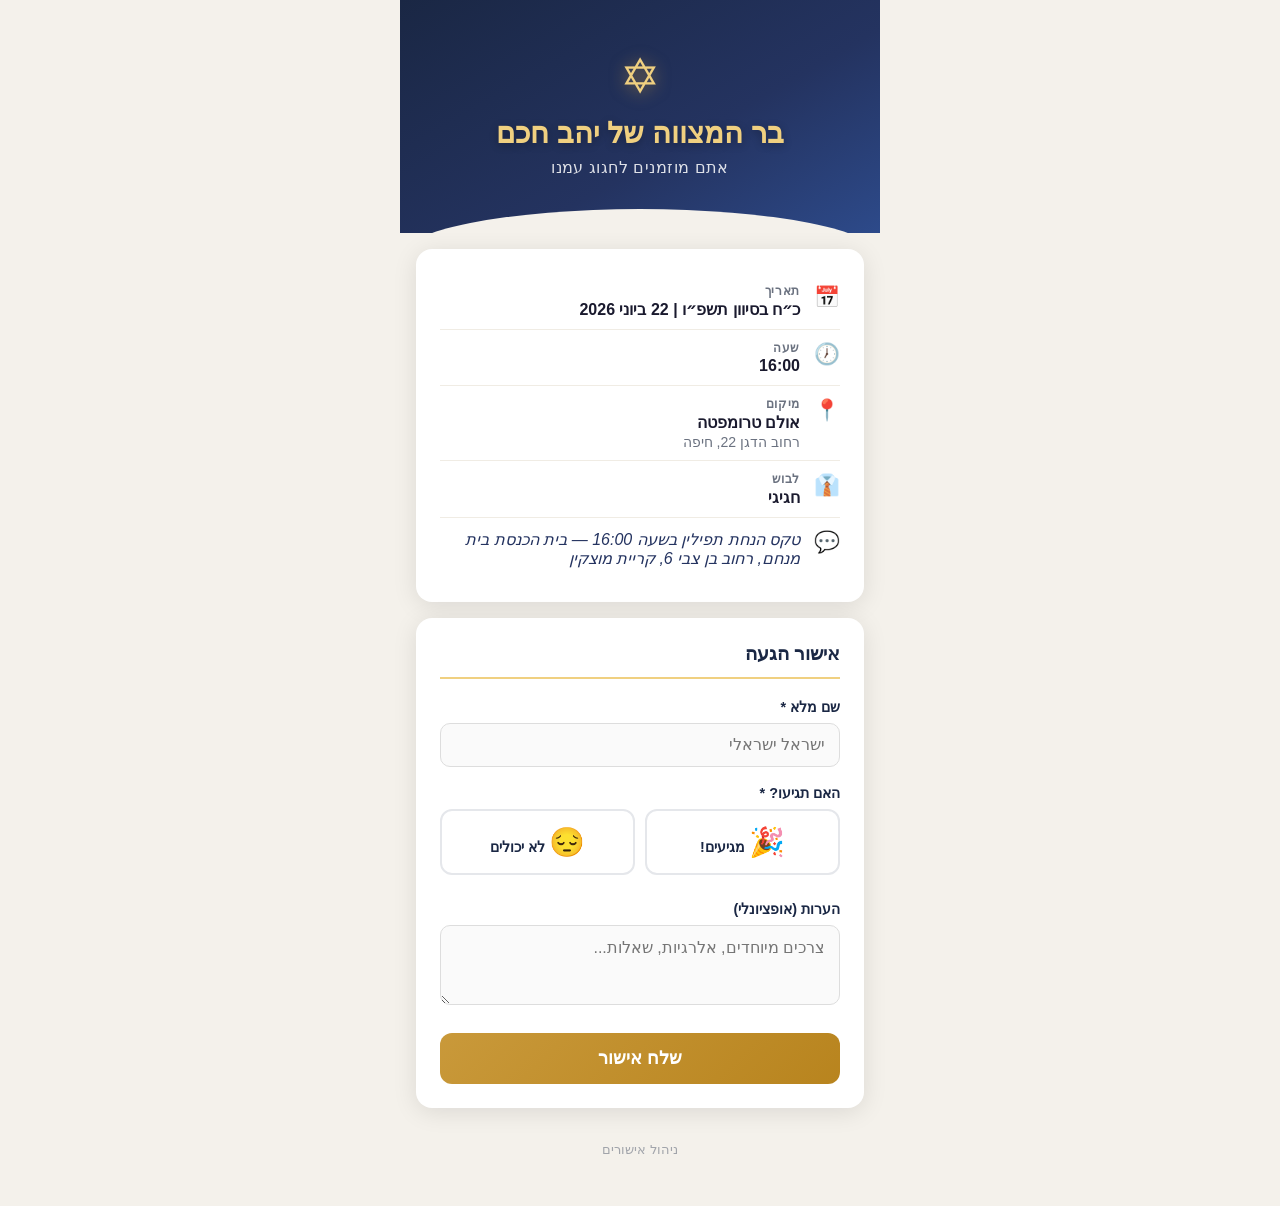
==== index.html @ 8e9fa68c "Bar Mitzvah RSVP system - initial setup" ====
<!DOCTYPE html>
<html lang="he" dir="rtl">
<head>
  <meta charset="UTF-8" />
  <meta name="viewport" content="width=device-width, initial-scale=1.0" />
  <title>אישור הגעה</title>
  <link rel="stylesheet" href="style.css" />
</head>
<body>
  <div class="page">

    <!-- Header -->
    <header class="hero">
      <div class="star-of-david">✡</div>
      <h1 class="event-title" id="eventTitle"></h1>
      <p class="invite-text">אתם מוזמנים לחגוג עמנו</p>
    </header>

    <!-- Event Details -->
    <section class="details-card">
      <div class="detail-row">
        <span class="detail-icon">📅</span>
        <div>
          <div class="detail-label">תאריך</div>
          <div class="detail-value" id="detailDate"></div>
        </div>
      </div>
      <div class="detail-row">
        <span class="detail-icon">🕖</span>
        <div>
          <div class="detail-label">שעה</div>
          <div class="detail-value" id="detailTime"></div>
        </div>
      </div>
      <div class="detail-row">
        <span class="detail-icon">📍</span>
        <div>
          <div class="detail-label">מיקום</div>
          <div class="detail-value" id="detailLocation"></div>
          <div class="detail-sub" id="detailAddress"></div>
        </div>
      </div>
      <div class="detail-row" id="dressCodeRow">
        <span class="detail-icon">👔</span>
        <div>
          <div class="detail-label">לבוש</div>
          <div class="detail-value" id="detailDressCode"></div>
        </div>
      </div>
      <div class="detail-row extra-note-row" id="extraNoteRow" style="display:none">
        <span class="detail-icon">💬</span>
        <div>
          <div class="detail-value" id="detailExtraNote"></div>
        </div>
      </div>
    </section>

    <!-- RSVP Form -->
    <section class="form-card" id="formSection">
      <h2 class="form-title">אישור הגעה</h2>

      <div class="form-group">
        <label for="fullName">שם מלא *</label>
        <input type="text" id="fullName" placeholder="ישראל ישראלי" autocomplete="name" />
      </div>

      <div class="form-group">
        <label>האם תגיעו? *</label>
        <div class="radio-group">
          <label class="radio-card" id="radioYesCard">
            <input type="radio" name="attending" value="yes" id="radioYes" />
            <span class="radio-icon">🎉</span>
            <span>מגיעים!</span>
          </label>
          <label class="radio-card" id="radioNoCard">
            <input type="radio" name="attending" value="no" id="radioNo" />
            <span class="radio-icon">😔</span>
            <span>לא יכולים</span>
          </label>
        </div>
      </div>

      <div class="form-group" id="guestsGroup" style="display:none">
        <label for="guestCount">כמה אנשים יגיעו? *</label>
        <div class="counter">
          <button type="button" class="counter-btn" id="decreaseBtn">−</button>
          <span class="counter-value" id="guestCount">1</span>
          <button type="button" class="counter-btn" id="increaseBtn">+</button>
        </div>
      </div>

      <div class="form-group">
        <label for="notes">הערות (אופציונלי)</label>
        <textarea id="notes" placeholder="צרכים מיוחדים, אלרגיות, שאלות..." rows="3"></textarea>
      </div>

      <button class="submit-btn" id="submitBtn" onclick="submitRSVP()">שלח אישור</button>
    </section>

    <!-- Success State -->
    <section class="success-card" id="successSection" style="display:none">
      <div class="success-icon">🎊</div>
      <h2 id="successTitle"></h2>
      <p id="successMessage"></p>
      <button class="outline-btn" onclick="resetForm()">שלח אישור נוסף</button>
    </section>

    <!-- Error Banner -->
    <div class="error-banner" id="errorBanner" style="display:none">
      <span id="errorText"></span>
    </div>

    <footer class="footer">
      <a href="dashboard.html" class="dashboard-link">ניהול אישורים</a>
    </footer>
  </div>

  <script src="config.js"></script>
  <script>
    let guestCountValue = 1;

    // Populate event details from config
    document.getElementById("eventTitle").textContent = EVENT_CONFIG.name;
    document.getElementById("detailDate").textContent =
      EVENT_CONFIG.hebrewDate + " | " + EVENT_CONFIG.gregorianDate;
    document.getElementById("detailTime").textContent = EVENT_CONFIG.time;
    document.getElementById("detailLocation").textContent = EVENT_CONFIG.location;
    document.getElementById("detailAddress").textContent = EVENT_CONFIG.address;
    document.getElementById("detailDressCode").textContent = EVENT_CONFIG.dressCode;

    if (EVENT_CONFIG.extraNote) {
      document.getElementById("detailExtraNote").textContent = EVENT_CONFIG.extraNote;
      document.getElementById("extraNoteRow").style.display = "flex";
    }

    // Radio card toggle
    document.querySelectorAll('input[name="attending"]').forEach((radio) => {
      radio.addEventListener("change", function () {
        document.querySelectorAll(".radio-card").forEach((c) => c.classList.remove("selected"));
        this.parentElement.classList.add("selected");
        document.getElementById("guestsGroup").style.display =
          this.value === "yes" ? "block" : "none";
      });
    });

    // Guest counter
    document.getElementById("increaseBtn").addEventListener("click", () => {
      guestCountValue = Math.min(guestCountValue + 1, 20);
      document.getElementById("guestCount").textContent = guestCountValue;
    });
    document.getElementById("decreaseBtn").addEventListener("click", () => {
      guestCountValue = Math.max(guestCountValue - 1, 1);
      document.getElementById("guestCount").textContent = guestCountValue;
    });

    function showError(msg) {
      const banner = document.getElementById("errorBanner");
      document.getElementById("errorText").textContent = msg;
      banner.style.display = "block";
      setTimeout(() => (banner.style.display = "none"), 4000);
    }

    function resetForm() {
      document.getElementById("formSection").style.display = "block";
      document.getElementById("successSection").style.display = "none";
      document.getElementById("fullName").value = "";
      document.querySelectorAll('input[name="attending"]').forEach((r) => (r.checked = false));
      document.querySelectorAll(".radio-card").forEach((c) => c.classList.remove("selected"));
      document.getElementById("guestsGroup").style.display = "none";
      document.getElementById("notes").value = "";
      guestCountValue = 1;
      document.getElementById("guestCount").textContent = "1";
    }

    async function submitRSVP() {
      const name = document.getElementById("fullName").value.trim();
      const attending = document.querySelector('input[name="attending"]:checked');
      const notes = document.getElementById("notes").value.trim();

      if (!name) return showError("נא להזין שם מלא");
      if (!attending) return showError("נא לסמן האם תגיעו");

      const btn = document.getElementById("submitBtn");
      btn.disabled = true;
      btn.textContent = "שולח...";

      const payload = {
        name,
        attending: attending.value,
        guests: attending.value === "yes" ? guestCountValue : 0,
        notes,
        timestamp: new Date().toLocaleString("he-IL"),
      };

      try {
        await fetch(EVENT_CONFIG.scriptUrl, {
          method: "POST",
          mode: "no-cors",
          headers: { "Content-Type": "application/json" },
          body: JSON.stringify(payload),
        });

        document.getElementById("formSection").style.display = "none";
        const successSection = document.getElementById("successSection");
        successSection.style.display = "block";

        if (attending.value === "yes") {
          document.getElementById("successTitle").textContent = "כיף שתגיעו! 🎉";
          document.getElementById("successMessage").textContent =
            `${name}, הרישום שלך התקבל. מחכים לראותך${guestCountValue > 1 ? " ואת כולם" : ""}!`;
        } else {
          document.getElementById("successTitle").textContent = "תודה על הידוע 🙏";
          document.getElementById("successMessage").textContent =
            `${name}, קיבלנו את תשובתך. מקווים לראותך בפעם הבאה!`;
        }
      } catch (err) {
        showError("שגיאה בשליחה - נסה שוב");
      } finally {
        btn.disabled = false;
        btn.textContent = "שלח אישור";
      }
    }
  </script>
</body>
</html>
---- style.css ----
/* ===== Base ===== */
*, *::before, *::after { box-sizing: border-box; margin: 0; padding: 0; }

:root {
  --gold: #c9993a;
  --gold-light: #f0d080;
  --navy: #1a2744;
  --navy-mid: #243360;
  --white: #ffffff;
  --bg: #f4f1eb;
  --card: #ffffff;
  --text: #1a1a2e;
  --text-muted: #6b7280;
  --green: #16a34a;
  --green-light: #dcfce7;
  --red: #dc2626;
  --red-light: #fee2e2;
  --radius: 16px;
  --shadow: 0 4px 24px rgba(0,0,0,0.10);
}

body {
  font-family: 'Segoe UI', Arial, sans-serif;
  background: var(--bg);
  color: var(--text);
  min-height: 100vh;
  direction: rtl;
}

/* ===== Guest Page Layout ===== */
.page { max-width: 480px; margin: 0 auto; padding: 0 0 48px; }

/* ===== Hero ===== */
.hero {
  background: linear-gradient(150deg, var(--navy) 0%, var(--navy-mid) 60%, #2d4a8a 100%);
  color: var(--white);
  text-align: center;
  padding: 48px 24px 56px;
  position: relative;
  overflow: hidden;
}
.hero::after {
  content: '';
  position: absolute;
  bottom: -24px; left: 0; right: 0;
  height: 48px;
  background: var(--bg);
  border-radius: 50% 50% 0 0 / 100% 100% 0 0;
}
.hero--small { padding: 32px 24px 48px; }

.star-of-david {
  font-size: 48px;
  margin-bottom: 12px;
  filter: drop-shadow(0 2px 8px rgba(201,153,58,0.6));
  color: var(--gold-light);
}
.event-title {
  font-size: 1.8rem;
  font-weight: 700;
  color: var(--gold-light);
  margin-bottom: 8px;
  text-shadow: 0 2px 8px rgba(0,0,0,0.3);
}
.invite-text {
  font-size: 1rem;
  opacity: 0.85;
  letter-spacing: 0.03em;
}

/* ===== Cards ===== */
.details-card, .form-card, .success-card {
  background: var(--card);
  border-radius: var(--radius);
  box-shadow: var(--shadow);
  margin: 16px 16px 0;
  padding: 24px;
}

/* ===== Details ===== */
.detail-row {
  display: flex;
  align-items: flex-start;
  gap: 14px;
  padding: 10px 0;
  border-bottom: 1px solid #f0ece4;
}
.detail-row:last-child { border-bottom: none; }
.detail-icon { font-size: 1.3rem; margin-top: 2px; flex-shrink: 0; }
.detail-label { font-size: 0.78rem; color: var(--text-muted); font-weight: 600; text-transform: uppercase; letter-spacing: 0.05em; }
.detail-value { font-size: 1rem; font-weight: 600; color: var(--text); margin-top: 2px; }
.detail-sub { font-size: 0.88rem; color: var(--text-muted); margin-top: 2px; }
.extra-note-row .detail-value { color: var(--navy-mid); font-style: italic; font-weight: 400; }

/* ===== Form ===== */
.form-title {
  font-size: 1.2rem;
  font-weight: 700;
  color: var(--navy);
  margin-bottom: 20px;
  padding-bottom: 12px;
  border-bottom: 2px solid var(--gold-light);
}
.form-group { margin-bottom: 18px; }
.form-group label {
  display: block;
  font-size: 0.9rem;
  font-weight: 600;
  color: var(--navy);
  margin-bottom: 8px;
}
input[type="text"], input[type="password"], textarea {
  width: 100%;
  padding: 12px 14px;
  border: 1.5px solid #ddd;
  border-radius: 10px;
  font-size: 1rem;
  font-family: inherit;
  direction: rtl;
  transition: border-color 0.2s;
  background: #fafafa;
}
input[type="text"]:focus, input[type="password"]:focus, textarea:focus {
  outline: none;
  border-color: var(--gold);
  background: #fff;
}
textarea { resize: vertical; }

/* ===== Radio Cards ===== */
.radio-group { display: grid; grid-template-columns: 1fr 1fr; gap: 10px; }
.radio-card {
  display: flex;
  flex-direction: column;
  align-items: center;
  gap: 6px;
  padding: 14px 10px;
  border: 2px solid #e5e7eb;
  border-radius: 12px;
  cursor: pointer;
  transition: all 0.2s;
  font-size: 0.95rem;
  font-weight: 600;
  text-align: center;
}
.radio-card input { display: none; }
.radio-card:hover { border-color: var(--gold); background: #fdf9f0; }
.radio-card.selected { border-color: var(--gold); background: #fdf5e0; color: var(--navy); }
.radio-icon { font-size: 1.8rem; }

/* ===== Counter ===== */
.counter {
  display: flex;
  align-items: center;
  gap: 16px;
  justify-content: center;
  background: #f8f6f1;
  border-radius: 12px;
  padding: 12px;
}
.counter-btn {
  width: 40px; height: 40px;
  border: none;
  border-radius: 50%;
  background: var(--navy);
  color: white;
  font-size: 1.4rem;
  cursor: pointer;
  display: flex; align-items: center; justify-content: center;
  transition: background 0.2s;
}
.counter-btn:hover { background: var(--navy-mid); }
.counter-value { font-size: 1.6rem; font-weight: 700; min-width: 32px; text-align: center; }

/* ===== Buttons ===== */
.submit-btn {
  width: 100%;
  padding: 15px;
  background: linear-gradient(135deg, var(--gold) 0%, #b8841e 100%);
  color: white;
  border: none;
  border-radius: 12px;
  font-size: 1.1rem;
  font-weight: 700;
  cursor: pointer;
  transition: opacity 0.2s, transform 0.1s;
  margin-top: 6px;
}
.submit-btn:hover { opacity: 0.92; }
.submit-btn:active { transform: scale(0.98); }
.submit-btn:disabled { opacity: 0.6; cursor: not-allowed; }

.outline-btn {
  background: transparent;
  border: 2px solid var(--gold);
  color: var(--gold);
  padding: 10px 24px;
  border-radius: 10px;
  font-size: 0.95rem;
  font-weight: 600;
  cursor: pointer;
  transition: all 0.2s;
  margin-top: 12px;
}
.outline-btn:hover { background: var(--gold); color: white; }

/* ===== Success ===== */
.success-card { text-align: center; padding: 36px 24px; }
.success-icon { font-size: 4rem; margin-bottom: 16px; }
.success-card h2 { font-size: 1.4rem; color: var(--navy); margin-bottom: 8px; }
.success-card p { color: var(--text-muted); font-size: 0.95rem; line-height: 1.6; }

/* ===== Error Banner ===== */
.error-banner {
  position: fixed;
  bottom: 24px; left: 50%; transform: translateX(-50%);
  background: var(--red);
  color: white;
  padding: 12px 24px;
  border-radius: 10px;
  font-weight: 600;
  z-index: 999;
  white-space: nowrap;
  box-shadow: 0 4px 16px rgba(220,38,38,0.3);
}

/* ===== Footer ===== */
.footer { text-align: center; margin-top: 32px; }
.dashboard-link {
  font-size: 0.8rem;
  color: var(--text-muted);
  text-decoration: none;
  opacity: 0.6;
}
.dashboard-link:hover { opacity: 1; }

/* ===== Dashboard ===== */
.dashboard-header {
  display: flex;
  align-items: center;
  justify-content: space-between;
  flex-wrap: wrap;
  gap: 12px;
  background: var(--navy);
  padding: 20px 28px;
  color: white;
}
.dash-title { font-size: 1.3rem; font-weight: 700; color: var(--gold-light); }
.dash-sub { font-size: 0.85rem; opacity: 0.7; margin-top: 2px; }
.dash-actions { display: flex; gap: 10px; flex-wrap: wrap; align-items: center; }

.icon-btn {
  background: rgba(255,255,255,0.12);
  border: 1px solid rgba(255,255,255,0.25);
  color: white;
  padding: 8px 14px;
  border-radius: 8px;
  cursor: pointer;
  font-size: 0.85rem;
  font-weight: 600;
  text-decoration: none;
  transition: background 0.2s;
}
.icon-btn:hover { background: rgba(255,255,255,0.22); }

/* ===== Stats ===== */
.stats-row {
  display: grid;
  grid-template-columns: repeat(4, 1fr);
  gap: 12px;
  padding: 20px 20px 0;
}
@media (max-width: 600px) { .stats-row { grid-template-columns: repeat(2, 1fr); } }

.stat-card {
  background: white;
  border-radius: 12px;
  padding: 18px 12px;
  text-align: center;
  box-shadow: 0 2px 8px rgba(0,0,0,0.07);
  border-top: 4px solid transparent;
}
.stat-total { border-color: var(--navy-mid); }
.stat-yes { border-color: var(--green); }
.stat-no { border-color: var(--red); }
.stat-guests { border-color: var(--gold); }
.stat-num { font-size: 2rem; font-weight: 800; color: var(--navy); }
.stat-label { font-size: 0.78rem; color: var(--text-muted); margin-top: 4px; font-weight: 600; }

/* ===== Filter ===== */
.filter-row {
  display: flex;
  align-items: center;
  gap: 8px;
  padding: 16px 20px 0;
  flex-wrap: wrap;
}
.filter-btn {
  background: white;
  border: 1.5px solid #ddd;
  border-radius: 20px;
  padding: 6px 16px;
  font-size: 0.88rem;
  font-weight: 600;
  cursor: pointer;
  transition: all 0.2s;
}
.filter-btn.active { background: var(--navy); border-color: var(--navy); color: white; }
.filter-btn:hover:not(.active) { border-color: var(--navy); }
.search-input {
  margin-right: auto;
  padding: 7px 14px;
  border: 1.5px solid #ddd;
  border-radius: 20px;
  font-size: 0.88rem;
  font-family: inherit;
  width: 200px;
  direction: rtl;
}
.search-input:focus { outline: none; border-color: var(--gold); }

/* ===== Table ===== */
.table-wrap { padding: 16px 20px 32px; overflow-x: auto; }
.rsvp-table { width: 100%; border-collapse: collapse; background: white; border-radius: 12px; overflow: hidden; box-shadow: 0 2px 8px rgba(0,0,0,0.07); }
.rsvp-table thead { background: var(--navy); color: white; }
.rsvp-table th { padding: 12px 14px; font-size: 0.85rem; font-weight: 600; text-align: right; white-space: nowrap; }
.rsvp-table td { padding: 12px 14px; font-size: 0.9rem; border-bottom: 1px solid #f0ece4; vertical-align: middle; }
.rsvp-table tr:last-child td { border-bottom: none; }
.rsvp-table tr:hover td { background: #fdf9f0; }
.cell-num { color: var(--text-muted); font-size: 0.8rem; width: 40px; text-align: center; }
.cell-name { font-weight: 600; }
.cell-center { text-align: center; }
.cell-notes { color: var(--text-muted); font-size: 0.85rem; max-width: 180px; }
.cell-time { color: var(--text-muted); font-size: 0.8rem; white-space: nowrap; }

.badge { display: inline-block; padding: 4px 10px; border-radius: 20px; font-size: 0.82rem; font-weight: 700; }
.badge-yes { background: var(--green-light); color: var(--green); }
.badge-no { background: var(--red-light); color: var(--red); }

.loading, .empty-state {
  text-align: center;
  padding: 40px;
  color: var(--text-muted);
  font-size: 1rem;
}
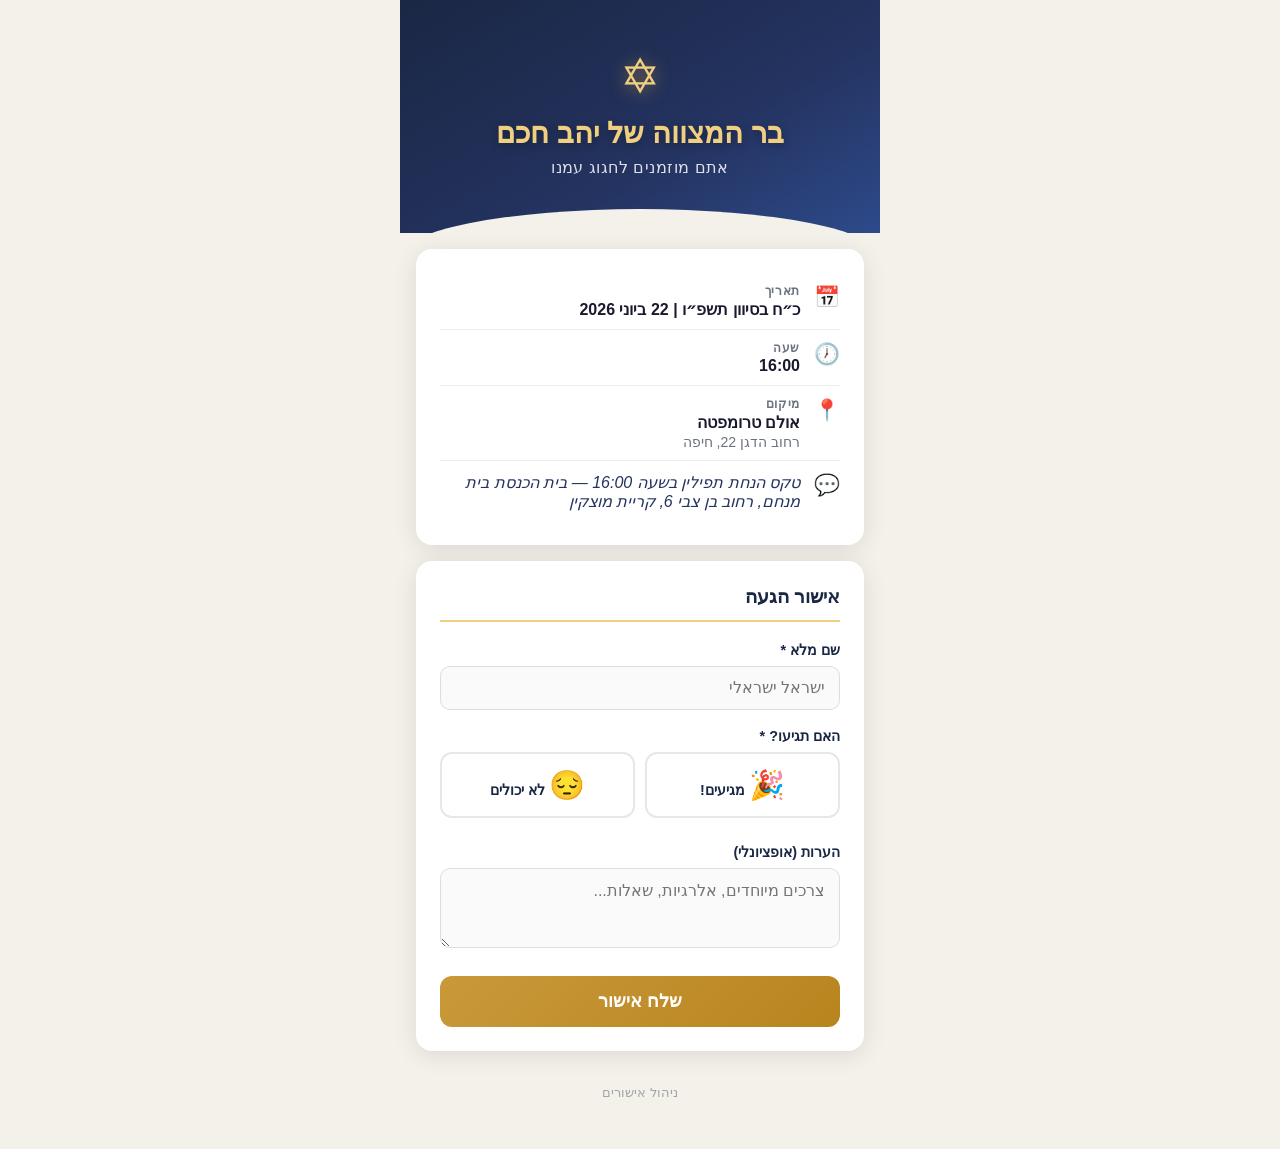
==== commit 83e465d0: "Remove dress code field; update apps-script with Sheet ID" ====
--- a/index.html
+++ b/index.html
@@ -40,7 +40,7 @@
           <div class="detail-sub" id="detailAddress"></div>
         </div>
       </div>
-      <div class="detail-row" id="dressCodeRow">
+      <div class="detail-row" id="dressCodeRow" style="display:none">
         <span class="detail-icon">👔</span>
         <div>
           <div class="detail-label">לבוש</div>
@@ -126,7 +126,10 @@
     document.getElementById("detailTime").textContent = EVENT_CONFIG.time;
     document.getElementById("detailLocation").textContent = EVENT_CONFIG.location;
     document.getElementById("detailAddress").textContent = EVENT_CONFIG.address;
-    document.getElementById("detailDressCode").textContent = EVENT_CONFIG.dressCode;
+    if (EVENT_CONFIG.dressCode) {
+      document.getElementById("detailDressCode").textContent = EVENT_CONFIG.dressCode;
+      document.getElementById("dressCodeRow").style.display = "flex";
+    }
 
     if (EVENT_CONFIG.extraNote) {
       document.getElementById("detailExtraNote").textContent = EVENT_CONFIG.extraNote;
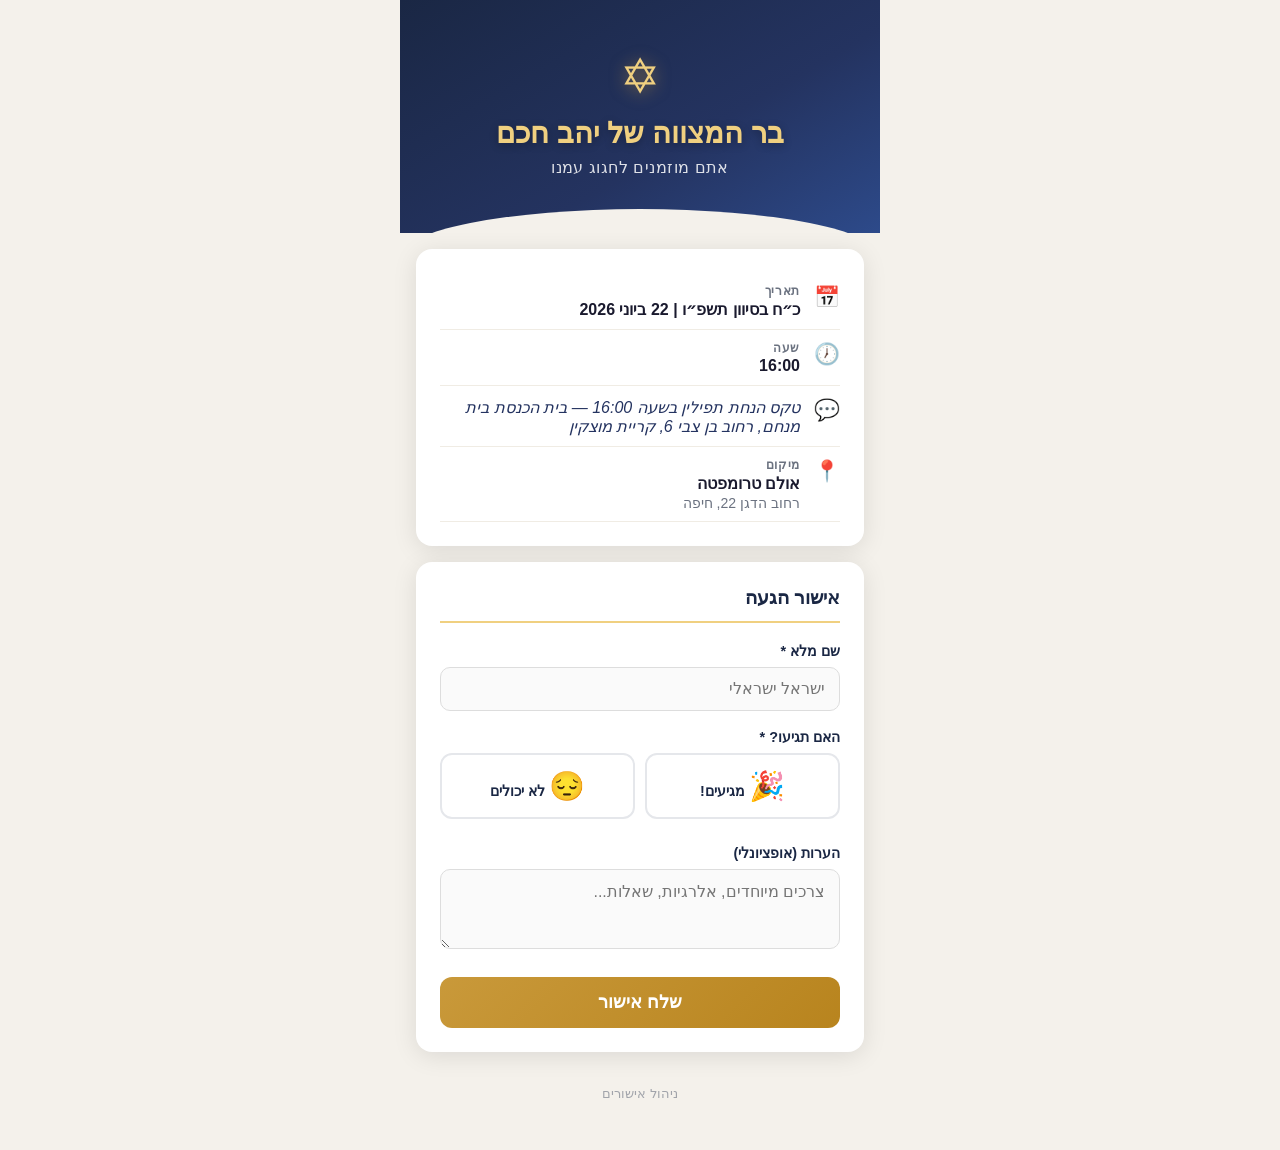
==== commit 240f0d75: "Move tefillin note above venue location" ====
--- a/index.html
+++ b/index.html
@@ -32,6 +32,12 @@
           <div class="detail-value" id="detailTime"></div>
         </div>
       </div>
+      <div class="detail-row extra-note-row" id="extraNoteRow" style="display:none">
+        <span class="detail-icon">💬</span>
+        <div>
+          <div class="detail-value" id="detailExtraNote"></div>
+        </div>
+      </div>
       <div class="detail-row">
         <span class="detail-icon">📍</span>
         <div>
@@ -45,12 +51,6 @@
         <div>
           <div class="detail-label">לבוש</div>
           <div class="detail-value" id="detailDressCode"></div>
-        </div>
-      </div>
-      <div class="detail-row extra-note-row" id="extraNoteRow" style="display:none">
-        <span class="detail-icon">💬</span>
-        <div>
-          <div class="detail-value" id="detailExtraNote"></div>
         </div>
       </div>
     </section>
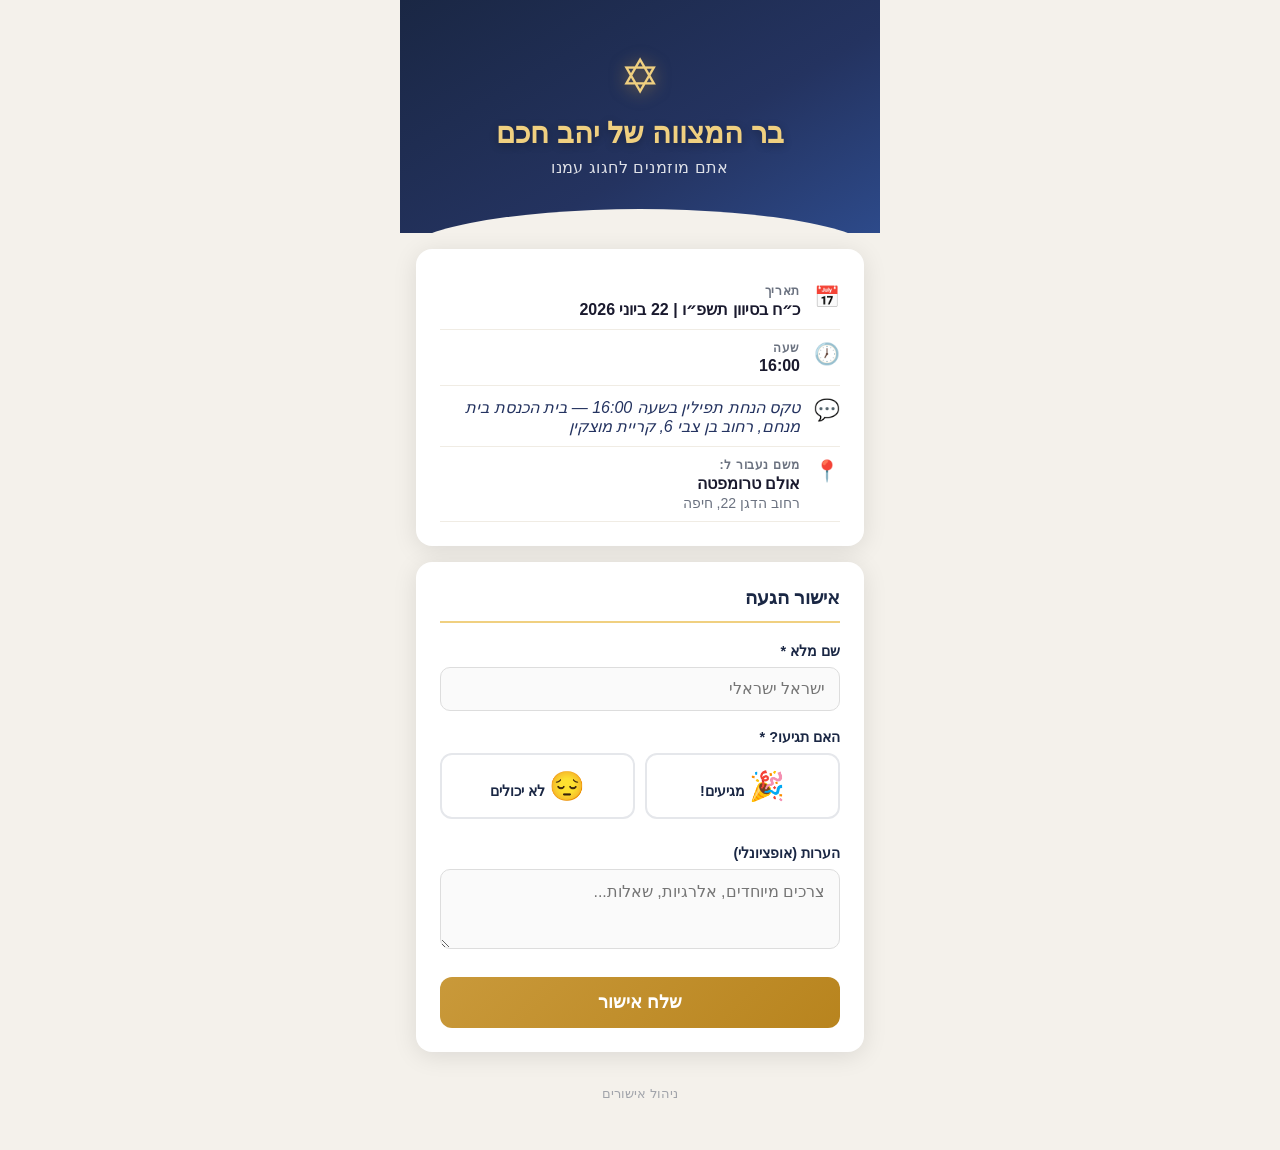
==== commit cdc0b9a7: "Replace מיקום label with משם נעבור ל:" ====
--- a/index.html
+++ b/index.html
@@ -41,7 +41,7 @@
       <div class="detail-row">
         <span class="detail-icon">📍</span>
         <div>
-          <div class="detail-label">מיקום</div>
+          <div class="detail-label">משם נעבור ל:</div>
           <div class="detail-value" id="detailLocation"></div>
           <div class="detail-sub" id="detailAddress"></div>
         </div>
